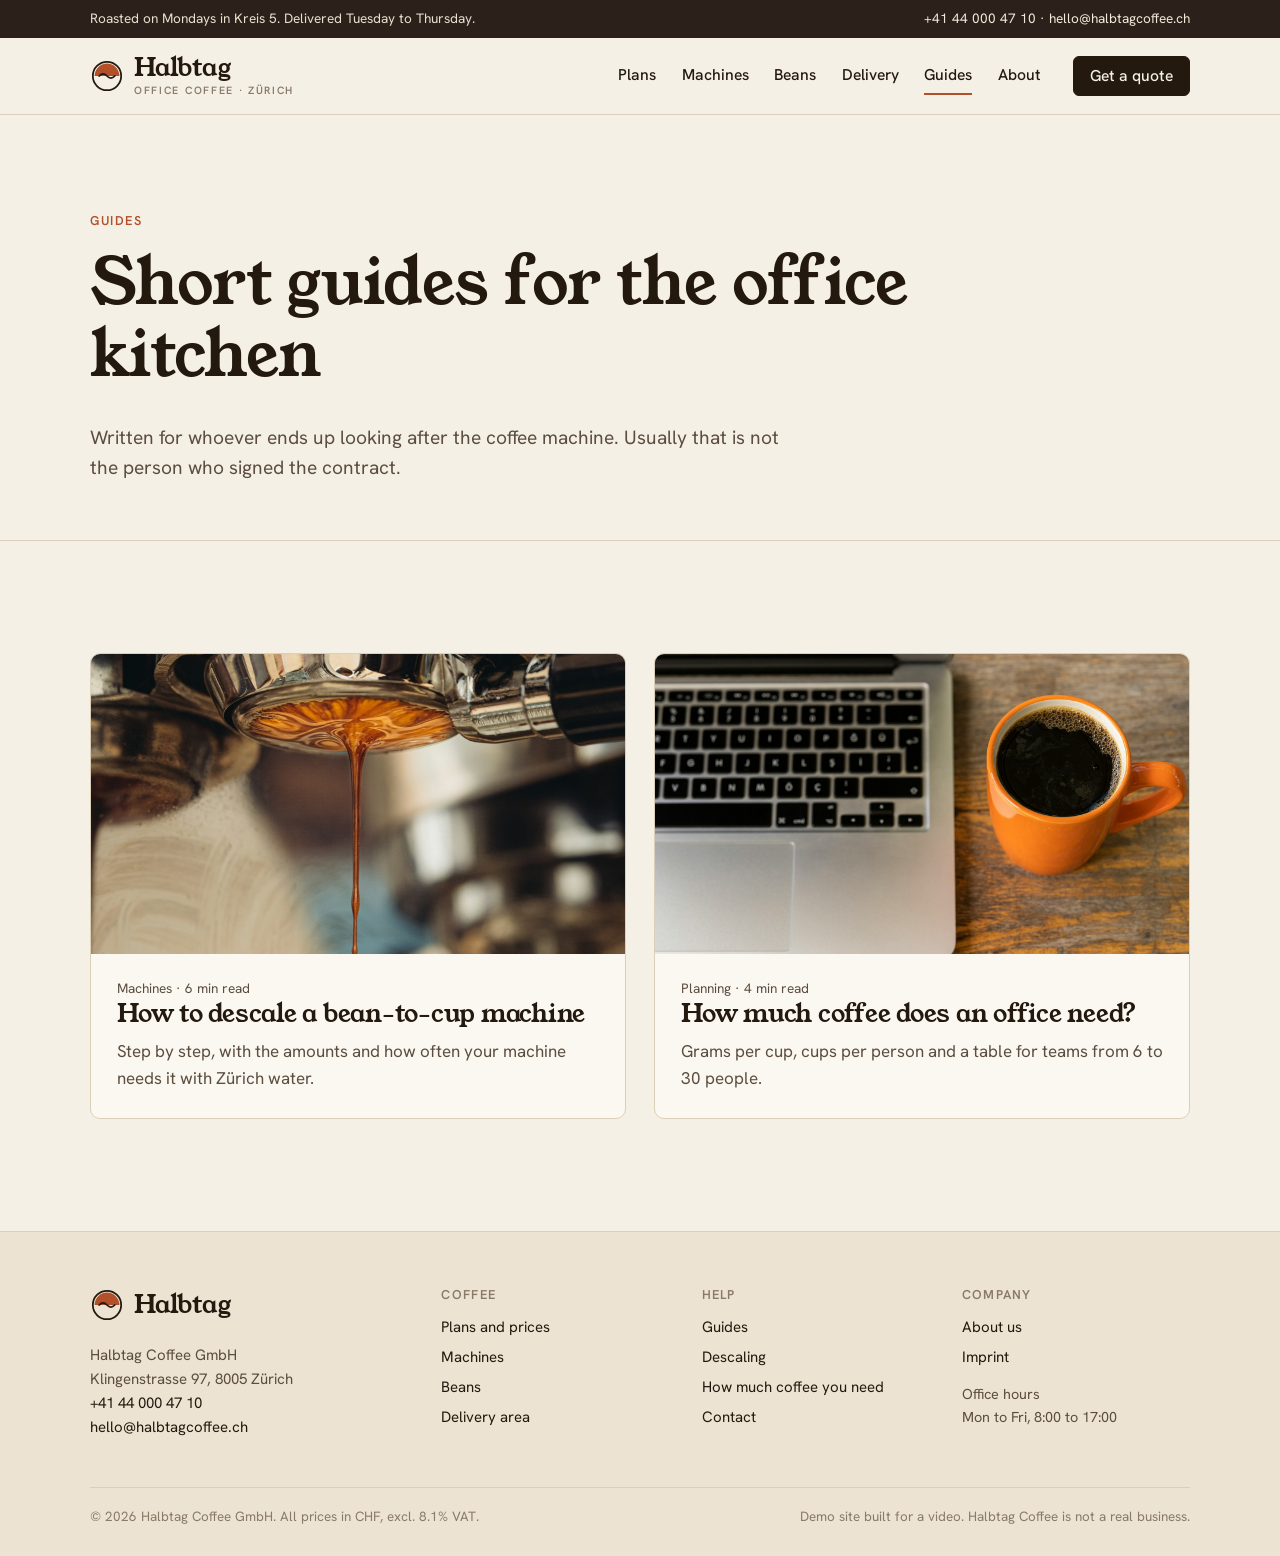
==== guides/index.html @ 3a1a894f "Initial site" ====
<!doctype html>
<html lang="en">
<head>
  <meta charset="utf-8">
  <meta name="viewport" content="width=device-width, initial-scale=1">
  <title>Guides | Halbtag Coffee</title>
  <meta name="description" content="Practical guides for office coffee: descaling a bean-to-cup machine and working out how much coffee your team needs.">
  <link rel="icon" href="../assets/images/favicon.svg" type="image/svg+xml">
  <link rel="preconnect" href="https://fonts.googleapis.com">
  <link rel="preconnect" href="https://fonts.gstatic.com" crossorigin>
  <link rel="stylesheet" href="https://fonts.googleapis.com/css2?family=Hanken+Grotesk:wght@400;500;600&family=Young+Serif&display=swap">
  <link rel="stylesheet" href="../assets/css/site.css">
</head>
<body>
  <a class="visually-hidden" href="#main">Skip to content</a>

  <div class="topbar">
    <div class="wrap">
      <span>Roasted on Mondays in Kreis 5. Delivered Tuesday to Thursday.</span>
      <span class="hide-sm"><a href="tel:+41440004710">+41 44 000 47 10</a> &middot; <a href="mailto:hello@halbtagcoffee.ch">hello@halbtagcoffee.ch</a></span>
    </div>
  </div>

  <header class="site-header">
    <div class="wrap">
      <a class="wordmark" href="../index.html" aria-label="Halbtag Coffee, home">
        <svg viewBox="0 0 48 48" aria-hidden="true">
          <circle cx="24" cy="24" r="20" fill="none" stroke="#23190f" stroke-width="2.5"/>
          <path d="M6.5 24a17.5 17.5 0 0 1 35 0z" fill="#b2502a"/>
          <path d="M13 24c3.6-3.8 7.4-3.8 11 0s7.4 3.8 11 0" fill="none" stroke="#23190f" stroke-width="2.5" stroke-linecap="round"/>
        </svg>
        <span>Halbtag<small>Office coffee &middot; Zürich</small></span>
      </a>
      <button class="nav-toggle" type="button" aria-expanded="false" aria-controls="nav">Menu</button>
      <nav class="nav" id="nav" aria-label="Main">
        <a href="../plans.html">Plans</a>
        <a href="../machines.html">Machines</a>
        <a href="../beans.html">Beans</a>
        <a href="../delivery.html">Delivery</a>
        <a href="../guides/index.html" aria-current="page">Guides</a>
        <a href="../about.html">About</a>
        <a class="btn btn-small" href="../contact.html">Get a quote</a>
      </nav>
    </div>
  </header>

  <main id="main">
    <section class="page-head">
      <div class="wrap">
        <p class="eyebrow">Guides</p>
        <h1>Short guides for the office kitchen</h1>
        <p class="lede">Written for whoever ends up looking after the coffee machine. Usually that is not the person who signed the contract.</p>
      </div>
    </section>

    <section class="section">
      <div class="wrap">
        <div class="guide-list">
          <a class="guide-card" href="descaling.html">
            <figure class="frame">
              <img src="../assets/images/photo-espresso-drip.jpg" width="1066" height="1600" alt="Espresso dripping from the spout of a machine into a cup">
            </figure>
            <div class="body">
              <p class="meta">Machines &middot; 6 min read</p>
              <h2>How to descale a bean-to-cup machine</h2>
              <p>Step by step, with the amounts and how often your machine needs it with Zürich water.</p>
            </div>
          </a>
          <a class="guide-card" href="how-much-coffee.html">
            <figure class="frame">
              <img src="../assets/images/photo-desk-mug.jpg" width="1800" height="1200" alt="An orange mug of black coffee next to a laptop on a wooden desk">
            </figure>
            <div class="body">
              <p class="meta">Planning &middot; 4 min read</p>
              <h2>How much coffee does an office need?</h2>
              <p>Grams per cup, cups per person and a table for teams from 6 to 30 people.</p>
            </div>
          </a>
        </div>
      </div>
    </section>
  </main>

  <footer class="site-footer">
    <div class="wrap">
      <div class="footer-grid">
        <div>
          <a class="wordmark" href="../index.html" aria-label="Halbtag Coffee, home">
            <svg viewBox="0 0 48 48" aria-hidden="true">
              <circle cx="24" cy="24" r="20" fill="none" stroke="#23190f" stroke-width="2.5"/>
              <path d="M6.5 24a17.5 17.5 0 0 1 35 0z" fill="#b2502a"/>
              <path d="M13 24c3.6-3.8 7.4-3.8 11 0s7.4 3.8 11 0" fill="none" stroke="#23190f" stroke-width="2.5" stroke-linecap="round"/>
            </svg>
            <span>Halbtag</span>
          </a>
          <address>
            Halbtag Coffee GmbH<br>
            Klingenstrasse 97, 8005 Zürich<br>
            <a href="tel:+41440004710">+41 44 000 47 10</a><br>
            <a href="mailto:hello@halbtagcoffee.ch">hello@halbtagcoffee.ch</a>
          </address>
        </div>
        <div>
          <h2>Coffee</h2>
          <ul>
            <li><a href="../plans.html">Plans and prices</a></li>
            <li><a href="../machines.html">Machines</a></li>
            <li><a href="../beans.html">Beans</a></li>
            <li><a href="../delivery.html">Delivery area</a></li>
          </ul>
        </div>
        <div>
          <h2>Help</h2>
          <ul>
            <li><a href="../guides/index.html">Guides</a></li>
            <li><a href="../guides/descaling.html">Descaling</a></li>
            <li><a href="../guides/how-much-coffee.html">How much coffee you need</a></li>
            <li><a href="../contact.html">Contact</a></li>
          </ul>
        </div>
        <div>
          <h2>Company</h2>
          <ul>
            <li><a href="../about.html">About us</a></li>
            <li><a href="../imprint.html">Imprint</a></li>
          </ul>
          <p class="small muted" style="margin-top:14px">Office hours<br>Mon to Fri, 8:00 to 17:00</p>
        </div>
      </div>
      <div class="footer-base">
        <span>&copy; 2026 Halbtag Coffee GmbH. All prices in CHF, excl. 8.1% VAT.</span>
        <span>Demo site built for a video. Halbtag Coffee is not a real business.</span>
      </div>
    </div>
  </footer>

  <script src="../assets/js/config.js"></script>
  <script src="../assets/js/site.js"></script>
</body>
</html>
---- assets/css/site.css ----
/* Halbtag Coffee, site styles */

:root {
  --paper: #f5f0e6;
  --paper-2: #ece3d2;
  --card: #fbf8f2;
  --ink: #23190f;
  --ink-2: #5b4d3f;
  --ink-3: #8a7a68;
  --line: #dccfb9;
  --rust: #b2502a;
  --rust-dark: #8c3c1c;
  --crema: #d6a056;
  --sage: #7d8566;
  --night: #2b211a;

  --serif: "Young Serif", Georgia, "Times New Roman", serif;
  --sans: "Hanken Grotesk", "Helvetica Neue", Arial, sans-serif;

  --wrap: 1180px;
  --gutter: clamp(20px, 4vw, 40px);
  --radius: 6px;
}

*,
*::before,
*::after {
  box-sizing: border-box;
}

html {
  -webkit-text-size-adjust: 100%;
  scroll-behavior: smooth;
}

body {
  margin: 0;
  background: var(--paper);
  color: var(--ink);
  font-family: var(--sans);
  font-size: 1.0625rem;
  line-height: 1.6;
  -webkit-font-smoothing: antialiased;
}

img,
svg {
  display: block;
  max-width: 100%;
}

a {
  color: var(--rust-dark);
  text-decoration-thickness: 1px;
  text-underline-offset: 3px;
}

a:hover {
  color: var(--rust);
  text-decoration-thickness: 2px;
}

:focus-visible {
  outline: 2px solid var(--rust);
  outline-offset: 3px;
  border-radius: 2px;
}

h1,
h2,
h3,
h4 {
  font-family: var(--serif);
  font-weight: 400;
  line-height: 1.12;
  letter-spacing: -0.01em;
  margin: 0 0 0.5em;
}

h1 {
  font-size: clamp(2.4rem, 5.2vw, 4rem);
}

h2 {
  font-size: clamp(1.75rem, 3.2vw, 2.5rem);
}

h3 {
  font-size: 1.35rem;
}

p {
  margin: 0 0 1em;
}

.wrap {
  max-width: var(--wrap);
  margin: 0 auto;
  padding: 0 var(--gutter);
}

.narrow {
  max-width: 720px;
}

.eyebrow {
  font-family: var(--sans);
  font-size: 0.8rem;
  font-weight: 600;
  letter-spacing: 0.12em;
  text-transform: uppercase;
  color: var(--rust);
  margin: 0 0 1rem;
}

.lede {
  font-size: 1.2rem;
  color: var(--ink-2);
  max-width: 36em;
}

.muted {
  color: var(--ink-2);
}

.small {
  font-size: 0.9rem;
}

.num {
  font-variant-numeric: tabular-nums;
}

.visually-hidden {
  position: absolute !important;
  width: 1px;
  height: 1px;
  overflow: hidden;
  clip: rect(0 0 0 0);
  white-space: nowrap;
}

/* ---------- Top bar and header ---------- */

.topbar {
  background: var(--night);
  color: #e9dfcf;
  font-size: 0.85rem;
}

.topbar .wrap {
  display: flex;
  justify-content: space-between;
  gap: 1rem;
  padding-top: 8px;
  padding-bottom: 8px;
}

.topbar a {
  color: #f3e9da;
  text-decoration: none;
}

.topbar a:hover {
  text-decoration: underline;
}

.site-header {
  border-bottom: 1px solid var(--line);
  background: var(--paper);
  position: sticky;
  top: 0;
  z-index: 10;
}

.site-header .wrap {
  display: flex;
  align-items: center;
  gap: 2rem;
  height: 76px;
}

.wordmark {
  display: inline-flex;
  align-items: center;
  gap: 10px;
  color: var(--ink);
  text-decoration: none;
  margin-right: auto;
}

.wordmark:hover {
  color: var(--ink);
}

.wordmark svg {
  width: 34px;
  height: 34px;
}

.wordmark span {
  font-family: var(--serif);
  font-size: 1.55rem;
  letter-spacing: -0.01em;
  line-height: 1;
}

.wordmark small {
  display: block;
  font-family: var(--sans);
  font-size: 0.66rem;
  font-weight: 600;
  letter-spacing: 0.16em;
  text-transform: uppercase;
  color: var(--ink-3);
  margin-top: 4px;
}

.nav {
  display: flex;
  align-items: center;
  gap: 1.6rem;
}

.nav a {
  color: var(--ink);
  text-decoration: none;
  font-size: 0.98rem;
  font-weight: 500;
  padding: 6px 0;
  border-bottom: 2px solid transparent;
}

.nav a:hover {
  color: var(--rust-dark);
  border-bottom-color: var(--line);
}

.nav a[aria-current="page"] {
  border-bottom-color: var(--rust);
}

.nav .btn {
  margin-left: 0.4rem;
  padding: 11px 16px;
  border: 1.5px solid var(--ink);
  color: var(--paper);
}

.nav .btn:hover {
  color: #fff;
  border-color: var(--rust-dark);
}

.nav-toggle {
  display: none;
  background: none;
  border: 1px solid var(--line);
  border-radius: var(--radius);
  font: inherit;
  font-weight: 600;
  font-size: 0.9rem;
  color: var(--ink);
  padding: 8px 14px;
  cursor: pointer;
}

/* ---------- Buttons ---------- */

.btn {
  display: inline-block;
  font-family: var(--sans);
  font-weight: 600;
  font-size: 1rem;
  line-height: 1;
  padding: 15px 22px;
  border-radius: var(--radius);
  border: 1.5px solid var(--ink);
  background: var(--ink);
  color: var(--paper);
  text-decoration: none;
  cursor: pointer;
  transition: background 0.15s ease, color 0.15s ease, border-color 0.15s ease;
}

.btn:hover {
  background: var(--rust-dark);
  border-color: var(--rust-dark);
  color: #fff;
  text-decoration: none;
}

.btn-ghost {
  background: transparent;
  color: var(--ink);
}

.btn-ghost:hover {
  background: var(--ink);
  border-color: var(--ink);
  color: var(--paper);
}

.btn-small {
  padding: 11px 16px;
  font-size: 0.92rem;
}

.btn[disabled] {
  opacity: 0.55;
  cursor: default;
}

.arrow-link {
  font-weight: 600;
  text-decoration: none;
  color: var(--ink);
  border-bottom: 1.5px solid var(--rust);
  padding-bottom: 2px;
}

.arrow-link::after {
  content: " \2192";
}

.arrow-link:hover {
  color: var(--rust-dark);
}

/* ---------- Sections ---------- */

.section {
  padding: clamp(64px, 9vw, 112px) 0;
}

.section-tight {
  padding: clamp(32px, 4vw, 48px) 0;
}

.section + .section {
  border-top: 1px solid var(--line);
}

.band {
  background: var(--paper-2);
}

.section-head {
  display: flex;
  justify-content: space-between;
  align-items: end;
  gap: 2rem;
  margin-bottom: 2.6rem;
}

.section-head h2 {
  margin: 0;
  max-width: 18em;
}

.page-head {
  padding: clamp(56px, 8vw, 96px) 0 clamp(40px, 5vw, 56px);
  border-bottom: 1px solid var(--line);
}

.page-head h1 {
  max-width: 14em;
}

.page-head .lede {
  margin-bottom: 0;
}

.crumbs {
  font-size: 0.88rem;
  color: var(--ink-3);
  margin-bottom: 1.4rem;
}

.crumbs a {
  color: var(--ink-2);
}

/* ---------- Hero ---------- */

.hero {
  padding: clamp(40px, 5vw, 64px) 0 clamp(40px, 5vw, 56px);
}

.hero .wrap {
  display: grid;
  grid-template-columns: 1fr 1.08fr;
  gap: clamp(32px, 5vw, 72px);
  align-items: center;
}

.hero h1 {
  margin-bottom: 0.4em;
  font-size: clamp(2.4rem, 4.4vw, 3.6rem);
}

.hero .frame {
  --ratio: 4 / 3.4;
}

.hero .lede {
  margin-bottom: 2rem;
}

.hero-actions {
  display: flex;
  flex-wrap: wrap;
  align-items: center;
  gap: 14px 22px;
}

.hero-note {
  margin-top: 2.2rem;
  font-size: 0.92rem;
  color: var(--ink-3);
}

/* Image frames: swap the <img> for a photo later, the frame keeps the ratio */
.frame {
  margin: 0;
  border-radius: 10px;
  overflow: hidden;
  background: var(--paper-2);
  aspect-ratio: var(--ratio, 4 / 3);
}

.frame img {
  width: 100%;
  height: 100%;
  object-fit: cover;
}

.frame-square {
  --ratio: 1 / 1;
}

.frame-wide {
  --ratio: 16 / 9;
}

.frame figcaption,
figure.caption figcaption {
  font-size: 0.85rem;
  color: var(--ink-3);
  margin-top: 0.6rem;
}

/* ---------- Facts strip ---------- */

.facts {
  display: grid;
  grid-template-columns: repeat(4, 1fr);
  border-top: 1px solid var(--line);
  border-bottom: 1px solid var(--line);
}

.facts div {
  padding: 22px 24px 22px 0;
}

.facts div + div {
  padding-left: 24px;
  border-left: 1px solid var(--line);
}

.facts dt {
  font-size: 0.8rem;
  font-weight: 600;
  letter-spacing: 0.08em;
  text-transform: uppercase;
  color: var(--ink-3);
  margin-bottom: 4px;
}

.facts dd {
  margin: 0;
  font-family: var(--serif);
  font-size: 1.25rem;
}

/* ---------- Steps ---------- */

.steps {
  list-style: none;
  margin: 0;
  padding: 0;
  display: grid;
  grid-template-columns: repeat(4, 1fr);
  gap: 28px;
  counter-reset: step;
}

.steps li {
  counter-increment: step;
  border-top: 2px solid var(--ink);
  padding-top: 18px;
}

.steps li::before {
  content: counter(step, decimal-leading-zero);
  display: block;
  font-family: var(--serif);
  color: var(--rust);
  font-size: 1.05rem;
  margin-bottom: 10px;
}

.steps h3 {
  font-size: 1.2rem;
  margin-bottom: 0.4em;
}

.steps p {
  color: var(--ink-2);
  font-size: 0.98rem;
  margin: 0;
}

/* ---------- Plan cards ---------- */

.plans {
  display: grid;
  grid-template-columns: repeat(3, 1fr);
  gap: 22px;
  align-items: stretch;
}

.plan {
  background: var(--card);
  border: 1px solid var(--line);
  border-radius: 10px;
  padding: 30px 28px 28px;
  display: flex;
  flex-direction: column;
}

.plan-featured {
  border-color: var(--ink);
  box-shadow: 0 1px 0 var(--ink), 0 18px 40px -28px rgba(35, 25, 15, 0.45);
  position: relative;
}

.plan-tag {
  position: absolute;
  top: -12px;
  left: 28px;
  background: var(--rust);
  color: #fff;
  font-size: 0.75rem;
  font-weight: 600;
  letter-spacing: 0.08em;
  text-transform: uppercase;
  padding: 4px 10px;
  border-radius: 3px;
}

.plan h3 {
  font-size: 1.6rem;
  margin-bottom: 0.25em;
}

.plan .for {
  color: var(--ink-2);
  font-size: 0.95rem;
  margin-bottom: 1.4rem;
  min-height: 3em;
}

.price {
  display: flex;
  align-items: baseline;
  gap: 8px;
  margin-bottom: 0.2rem;
}

.price .cur {
  font-size: 0.95rem;
  font-weight: 600;
  color: var(--ink-2);
}

.price .amt {
  font-family: var(--serif);
  font-size: 3rem;
  line-height: 1;
  font-variant-numeric: tabular-nums;
}

.price .per {
  font-size: 0.92rem;
  color: var(--ink-2);
}

.price-note {
  font-size: 0.85rem;
  color: var(--ink-3);
  margin-bottom: 1.4rem;
}

.ticks {
  list-style: none;
  margin: 0 0 1.8rem;
  padding: 0;
  border-top: 1px solid var(--line);
}

.ticks li {
  padding: 10px 0 10px 26px;
  border-bottom: 1px solid var(--line);
  font-size: 0.97rem;
  position: relative;
}

.ticks li::before {
  content: "";
  position: absolute;
  left: 2px;
  top: 17px;
  width: 11px;
  height: 6px;
  border-left: 2px solid var(--rust);
  border-bottom: 2px solid var(--rust);
  transform: rotate(-45deg);
}

.plan .btn {
  margin-top: auto;
  text-align: center;
}

/* ---------- Tables ---------- */

.table-wrap {
  overflow-x: auto;
  border: 1px solid var(--line);
  border-radius: 10px;
  background: var(--card);
}

table {
  width: 100%;
  border-collapse: collapse;
  font-variant-numeric: tabular-nums;
}

th,
td {
  text-align: left;
  padding: 14px 20px;
  border-bottom: 1px solid var(--line);
  vertical-align: top;
}

thead th {
  font-size: 0.8rem;
  font-weight: 600;
  letter-spacing: 0.08em;
  text-transform: uppercase;
  color: var(--ink-3);
  background: var(--paper);
}

tbody tr:last-child td,
tbody tr:last-child th {
  border-bottom: 0;
}

tbody th {
  font-weight: 600;
}

td.r,
th.r {
  text-align: right;
  white-space: nowrap;
}

/* ---------- Generic grids ---------- */

.split {
  display: grid;
  grid-template-columns: 1fr 1fr;
  gap: clamp(32px, 6vw, 80px);
  align-items: center;
}

.split-top {
  align-items: start;
}

.cols-2 {
  display: grid;
  grid-template-columns: 1fr 1fr;
  gap: 40px 56px;
}

.cols-3 {
  display: grid;
  grid-template-columns: repeat(3, 1fr);
  gap: 28px;
}

.prose {
  max-width: 680px;
}

.wrap.narrow.prose {
  max-width: 720px;
}

.prose .table-wrap {
  margin: 0.4em 0 1.2em;
}

.prose h2 {
  font-size: 1.9rem;
  margin-top: 2.2em;
}

.prose h3 {
  margin-top: 1.8em;
}

.prose ul,
.prose ol {
  padding-left: 1.3em;
  margin: 0 0 1.2em;
}

.prose li {
  margin-bottom: 0.45em;
}

.prose li::marker {
  color: var(--rust);
}

.note {
  background: var(--paper-2);
  border-left: 3px solid var(--crema);
  padding: 16px 20px;
  border-radius: 0 var(--radius) var(--radius) 0;
  margin: 1.6em 0;
  font-size: 0.98rem;
}

.note p:last-child {
  margin-bottom: 0;
}

/* ---------- Machines ---------- */

.machine {
  display: grid;
  grid-template-columns: 380px 1fr;
  gap: clamp(28px, 5vw, 64px);
  padding: 48px 0;
  border-bottom: 1px solid var(--line);
  align-items: center;
}

.machine:first-of-type {
  padding-top: 8px;
}

.machine:last-of-type {
  border-bottom: 0;
}

.machine .frame {
  --ratio: 1 / 1;
}

.spec {
  display: grid;
  grid-template-columns: 150px 1fr;
  margin: 1.4rem 0 0;
  border-top: 1px solid var(--line);
  font-size: 0.96rem;
}

.spec dt,
.spec dd {
  margin: 0;
  padding: 9px 0;
  border-bottom: 1px solid var(--line);
}

.spec dt {
  color: var(--ink-3);
}

.machine-price {
  font-family: var(--serif);
  font-size: 1.5rem;
  margin: 0.2rem 0 1rem;
}

.machine-price span {
  font-family: var(--sans);
  font-size: 0.92rem;
  color: var(--ink-2);
}

/* ---------- Beans ---------- */

.bean-grid {
  display: grid;
  grid-template-columns: repeat(3, 1fr);
  gap: 28px;
}

.bean {
  display: flex;
  flex-direction: column;
}

.bean .frame {
  --ratio: 4 / 5;
  margin-bottom: 1.2rem;
}

.bean h3 {
  margin-bottom: 0.2em;
}

.bean .origin {
  font-size: 0.9rem;
  color: var(--ink-3);
  margin-bottom: 0.8rem;
}

.notes-tags {
  display: flex;
  flex-wrap: wrap;
  gap: 6px;
  list-style: none;
  padding: 0;
  margin: 0 0 1rem;
}

.notes-tags li {
  font-size: 0.82rem;
  border: 1px solid var(--line);
  border-radius: 99px;
  padding: 3px 10px;
  color: var(--ink-2);
  background: var(--card);
}

.calendar {
  display: grid;
  grid-template-columns: repeat(5, 1fr);
  border: 1px solid var(--line);
  border-radius: 10px;
  overflow: hidden;
  background: var(--card);
}

.calendar div {
  padding: 20px;
  border-right: 1px solid var(--line);
}

.calendar div:last-child {
  border-right: 0;
}

.calendar .day {
  font-family: var(--serif);
  font-size: 1.2rem;
  margin-bottom: 6px;
}

.calendar p {
  font-size: 0.92rem;
  color: var(--ink-2);
  margin: 0;
}

.calendar .on {
  background: #f3e4cf;
}

/* ---------- Delivery ---------- */

.zones {
  list-style: none;
  padding: 0;
  margin: 1.6rem 0 0;
}

.zones li {
  display: grid;
  grid-template-columns: 18px 1fr;
  gap: 14px;
  padding: 16px 0;
  border-top: 1px solid var(--line);
}

.swatch {
  width: 18px;
  height: 18px;
  border-radius: 3px;
  margin-top: 4px;
  border: 1px solid rgba(35, 25, 15, 0.35);
}

.swatch-a {
  background: #e0a865;
}

.swatch-b {
  background: #c9c7a6;
}

.swatch-c {
  background: transparent;
  border-style: dashed;
}

.zones h3 {
  font-family: var(--sans);
  font-weight: 600;
  font-size: 1.02rem;
  margin: 0 0 2px;
}

.zones p {
  margin: 0;
  color: var(--ink-2);
  font-size: 0.96rem;
}

/* ---------- Guides ---------- */

.guide-list {
  display: grid;
  grid-template-columns: 1fr 1fr;
  gap: 28px;
}

.guide-card {
  display: grid;
  grid-template-rows: auto 1fr;
  background: var(--card);
  border: 1px solid var(--line);
  border-radius: 10px;
  overflow: hidden;
  text-decoration: none;
  color: var(--ink);
  transition: border-color 0.15s ease, transform 0.15s ease;
}

.guide-card:hover {
  border-color: var(--ink);
  color: var(--ink);
  transform: translateY(-2px);
}

.guide-card .frame {
  border-radius: 0;
  --ratio: 16 / 9;
}

.guide-card .body {
  padding: 24px 26px 26px;
}

.guide-card h2 {
  font-size: 1.55rem;
  margin-bottom: 0.4em;
}

.guide-card p {
  color: var(--ink-2);
  margin: 0;
}

.meta {
  font-size: 0.85rem;
  color: var(--ink-3);
  margin-bottom: 0.8rem;
}

.article-head {
  padding: clamp(48px, 7vw, 80px) 0 32px;
}

.article-head h1 {
  font-size: clamp(2.2rem, 4.6vw, 3.4rem);
  max-width: 16em;
}

.article-art {
  margin-bottom: 48px;
}

.checklist {
  counter-reset: item;
  list-style: none;
  padding: 0 !important;
}

.checklist li {
  counter-increment: item;
  position: relative;
  padding: 14px 0 14px 52px;
  border-top: 1px solid var(--line);
  margin: 0 !important;
}

.checklist li::before {
  content: counter(item);
  position: absolute;
  left: 0;
  top: 13px;
  width: 32px;
  height: 32px;
  border-radius: 50%;
  border: 1.5px solid var(--ink);
  display: grid;
  place-items: center;
  font-family: var(--serif);
  font-size: 0.95rem;
}

/* ---------- Comments ---------- */

.comments {
  border-top: 1px solid var(--line);
  padding: 64px 0 80px;
}

.comments h2 {
  font-size: 1.8rem;
}

.comment-list {
  list-style: none;
  padding: 0;
  margin: 1.6rem 0 2.4rem;
}

.comment {
  padding: 18px 0;
  border-top: 1px solid var(--line);
}

.comment:last-child {
  border-bottom: 1px solid var(--line);
}

.comment-meta {
  display: flex;
  gap: 10px;
  align-items: baseline;
  font-size: 0.88rem;
  color: var(--ink-3);
  margin-bottom: 4px;
}

.comment-meta strong {
  color: var(--ink);
  font-weight: 600;
  font-size: 0.98rem;
}

.comment p {
  margin: 0;
  white-space: pre-line;
}

.comment-empty {
  color: var(--ink-3);
  font-size: 0.95rem;
}

.comment-form {
  display: grid;
  gap: 16px;
  max-width: 680px;
}

.comment-form h3 {
  font-family: var(--sans);
  font-weight: 600;
  font-size: 1.05rem;
  margin: 0;
}

/* ---------- Forms ---------- */

.field {
  display: grid;
  gap: 6px;
}

.field label {
  font-weight: 600;
  font-size: 0.93rem;
}

.field .hint {
  font-weight: 400;
  color: var(--ink-3);
}

input[type="text"],
input[type="email"],
input[type="url"],
input[type="tel"],
textarea,
select {
  font: inherit;
  font-size: 1rem;
  color: var(--ink);
  background: #fffdf8;
  border: 1px solid #cbbda5;
  border-radius: var(--radius);
  padding: 12px 14px;
  width: 100%;
  transition: border-color 0.15s ease, box-shadow 0.15s ease;
}

input:hover,
textarea:hover {
  border-color: var(--ink-3);
}

input:focus,
textarea:focus {
  outline: none;
  border-color: var(--ink);
  box-shadow: 0 0 0 3px rgba(178, 80, 42, 0.18);
}

textarea {
  min-height: 140px;
  resize: vertical;
}

.form-row {
  display: grid;
  grid-template-columns: 1fr 1fr;
  gap: 16px;
}

.hp {
  position: absolute;
  left: -10000px;
  width: 1px;
  height: 1px;
  overflow: hidden;
}

.form-actions {
  display: flex;
  align-items: center;
  gap: 18px;
  flex-wrap: wrap;
}

.form-status {
  font-size: 0.95rem;
  margin: 0;
}

.form-done {
  background: var(--card);
  border: 1px solid var(--line);
  border-left: 3px solid var(--sage);
  border-radius: var(--radius);
  padding: 20px 22px;
}

.form-done h3 {
  font-family: var(--sans);
  font-weight: 600;
  font-size: 1.1rem;
  margin: 0 0 4px;
}

.form-done p {
  margin: 0;
  color: var(--ink-2);
}

.form-error {
  color: var(--rust-dark);
}

.contact-card {
  background: var(--card);
  border: 1px solid var(--line);
  border-radius: 10px;
  padding: 28px;
}

.contact-card dl {
  margin: 0;
}

.contact-card dt {
  font-size: 0.8rem;
  font-weight: 600;
  letter-spacing: 0.08em;
  text-transform: uppercase;
  color: var(--ink-3);
  margin-top: 1.2rem;
}

.contact-card dt:first-child {
  margin-top: 0;
}

.contact-card dd {
  margin: 4px 0 0;
}

/* ---------- People ---------- */

.people {
  display: grid;
  grid-template-columns: 1fr 1fr;
  gap: 40px;
}

.person .frame {
  --ratio: 4 / 3;
  margin-bottom: 1.2rem;
}

.person h3 {
  margin-bottom: 0.1em;
}

.person .role {
  color: var(--ink-3);
  font-size: 0.92rem;
  margin-bottom: 0.8rem;
}

/* ---------- CTA band ---------- */

.cta {
  background: var(--night);
  color: #efe5d5;
  padding: clamp(56px, 8vw, 88px) 0;
}

.cta .wrap {
  display: flex;
  justify-content: space-between;
  align-items: center;
  gap: 32px;
}

.cta h2 {
  color: #fbf3e6;
  margin: 0 0 0.3em;
}

.cta p {
  margin: 0;
  color: #cdbfaa;
  max-width: 34em;
}

.cta .btn {
  background: var(--crema);
  border-color: var(--crema);
  color: var(--ink);
  white-space: nowrap;
}

.cta .btn:hover {
  background: #e7b46e;
  border-color: #e7b46e;
}

/* ---------- Footer ---------- */

.site-footer {
  background: var(--paper-2);
  border-top: 1px solid var(--line);
  padding: 56px 0 28px;
  font-size: 0.94rem;
}

.footer-grid {
  display: grid;
  grid-template-columns: 1.4fr 1fr 1fr 1fr;
  gap: 32px;
}

.site-footer h2 {
  font-family: var(--sans);
  font-size: 0.8rem;
  font-weight: 600;
  letter-spacing: 0.1em;
  text-transform: uppercase;
  color: var(--ink-3);
  margin: 0 0 12px;
}

.site-footer ul {
  list-style: none;
  padding: 0;
  margin: 0;
}

.site-footer li {
  margin-bottom: 6px;
}

.site-footer a {
  color: var(--ink);
  text-decoration: none;
}

.site-footer a:hover {
  color: var(--rust-dark);
  text-decoration: underline;
}

.site-footer address {
  font-style: normal;
  color: var(--ink-2);
  margin-top: 14px;
}

.footer-base {
  display: flex;
  justify-content: space-between;
  gap: 1rem;
  flex-wrap: wrap;
  margin-top: 44px;
  padding-top: 18px;
  border-top: 1px solid var(--line);
  font-size: 0.84rem;
  color: var(--ink-3);
}

/* The quote button keeps its look on the contact page */
.nav .btn[aria-current="page"] {
  color: var(--paper);
  border-color: var(--ink);
}

/* ---------- Responsive ---------- */

@media (max-width: 1020px) {
  .nav {
    gap: 1.1rem;
  }

  .plans,
  .bean-grid {
    grid-template-columns: 1fr 1fr;
  }

  .steps {
    grid-template-columns: 1fr 1fr;
    gap: 32px 28px;
  }

  .machine {
    grid-template-columns: 300px 1fr;
  }

  .footer-grid {
    grid-template-columns: 1fr 1fr;
  }
}

@media (max-width: 860px) {
  .nav-toggle {
    display: block;
  }

  .nav {
    display: none;
    position: absolute;
    top: 100%;
    left: 0;
    right: 0;
    flex-direction: column;
    align-items: stretch;
    gap: 0;
    background: var(--paper);
    border-bottom: 1px solid var(--line);
    padding: 8px var(--gutter) 20px;
  }

  .nav.open {
    display: flex;
  }

  .nav a {
    padding: 12px 0;
    border-bottom: 1px solid var(--line);
  }

  .nav a[aria-current="page"] {
    border-bottom-color: var(--line);
    color: var(--rust-dark);
  }

  .nav .btn[aria-current="page"] {
    color: var(--paper);
    border-color: var(--ink);
  }

  .nav .btn {
    margin: 16px 0 0;
    text-align: center;
    border: 1.5px solid var(--ink);
  }

  .hero .wrap,
  .split,
  .cols-2,
  .people,
  .guide-list {
    grid-template-columns: 1fr;
  }

  .hero .frame {
    order: -1;
  }

  .facts {
    grid-template-columns: 1fr 1fr;
  }

  .facts div:nth-child(3) {
    padding-left: 0;
    border-left: 0;
  }

  .facts div:nth-child(n + 3) {
    border-top: 1px solid var(--line);
  }

  .cols-3,
  .calendar {
    grid-template-columns: 1fr;
  }

  .calendar div {
    border-right: 0;
    border-bottom: 1px solid var(--line);
  }

  .calendar div:last-child {
    border-bottom: 0;
  }

  .machine {
    grid-template-columns: 1fr;
    padding: 36px 0;
  }

  .machine .frame {
    max-width: 420px;
  }

  .section-head,
  .cta .wrap {
    flex-direction: column;
    align-items: flex-start;
  }
}

@media (max-width: 620px) {
  body {
    font-size: 1rem;
  }

  .topbar .hide-sm {
    display: none;
  }

  .site-header .wrap {
    height: 66px;
  }

  .wordmark small {
    display: none;
  }

  .plans,
  .bean-grid,
  .steps,
  .footer-grid {
    grid-template-columns: 1fr;
  }

  .plan .for {
    min-height: 0;
  }

  .form-row {
    grid-template-columns: 1fr;
  }

  .spec {
    grid-template-columns: 120px 1fr;
  }

  th,
  td {
    padding: 12px 14px;
  }
}
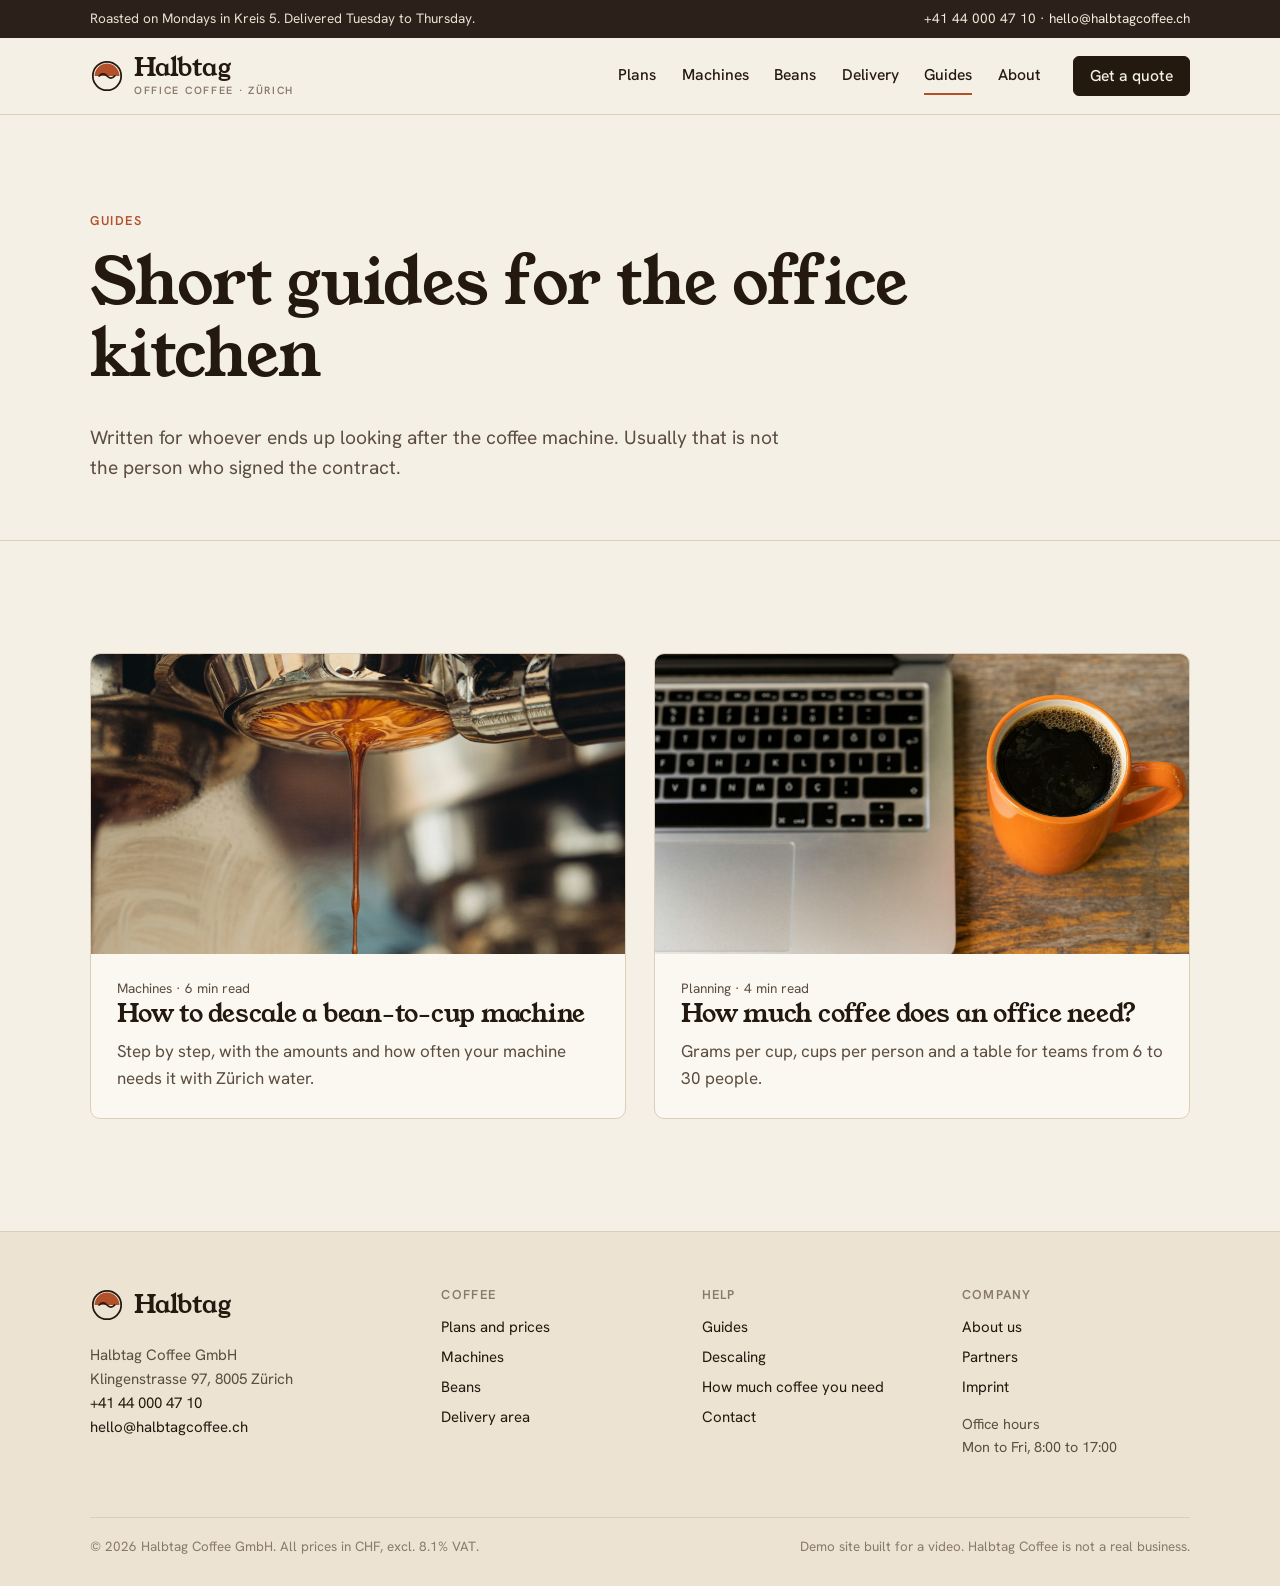
==== commit a5c17c4e: "Add partners page" ====
--- a/guides/index.html
+++ b/guides/index.html
@@ -122,6 +122,7 @@
           <h2>Company</h2>
           <ul>
             <li><a href="../about.html">About us</a></li>
+            <li><a href="../partners.html">Partners</a></li>
             <li><a href="../imprint.html">Imprint</a></li>
           </ul>
           <p class="small muted" style="margin-top:14px">Office hours<br>Mon to Fri, 8:00 to 17:00</p>
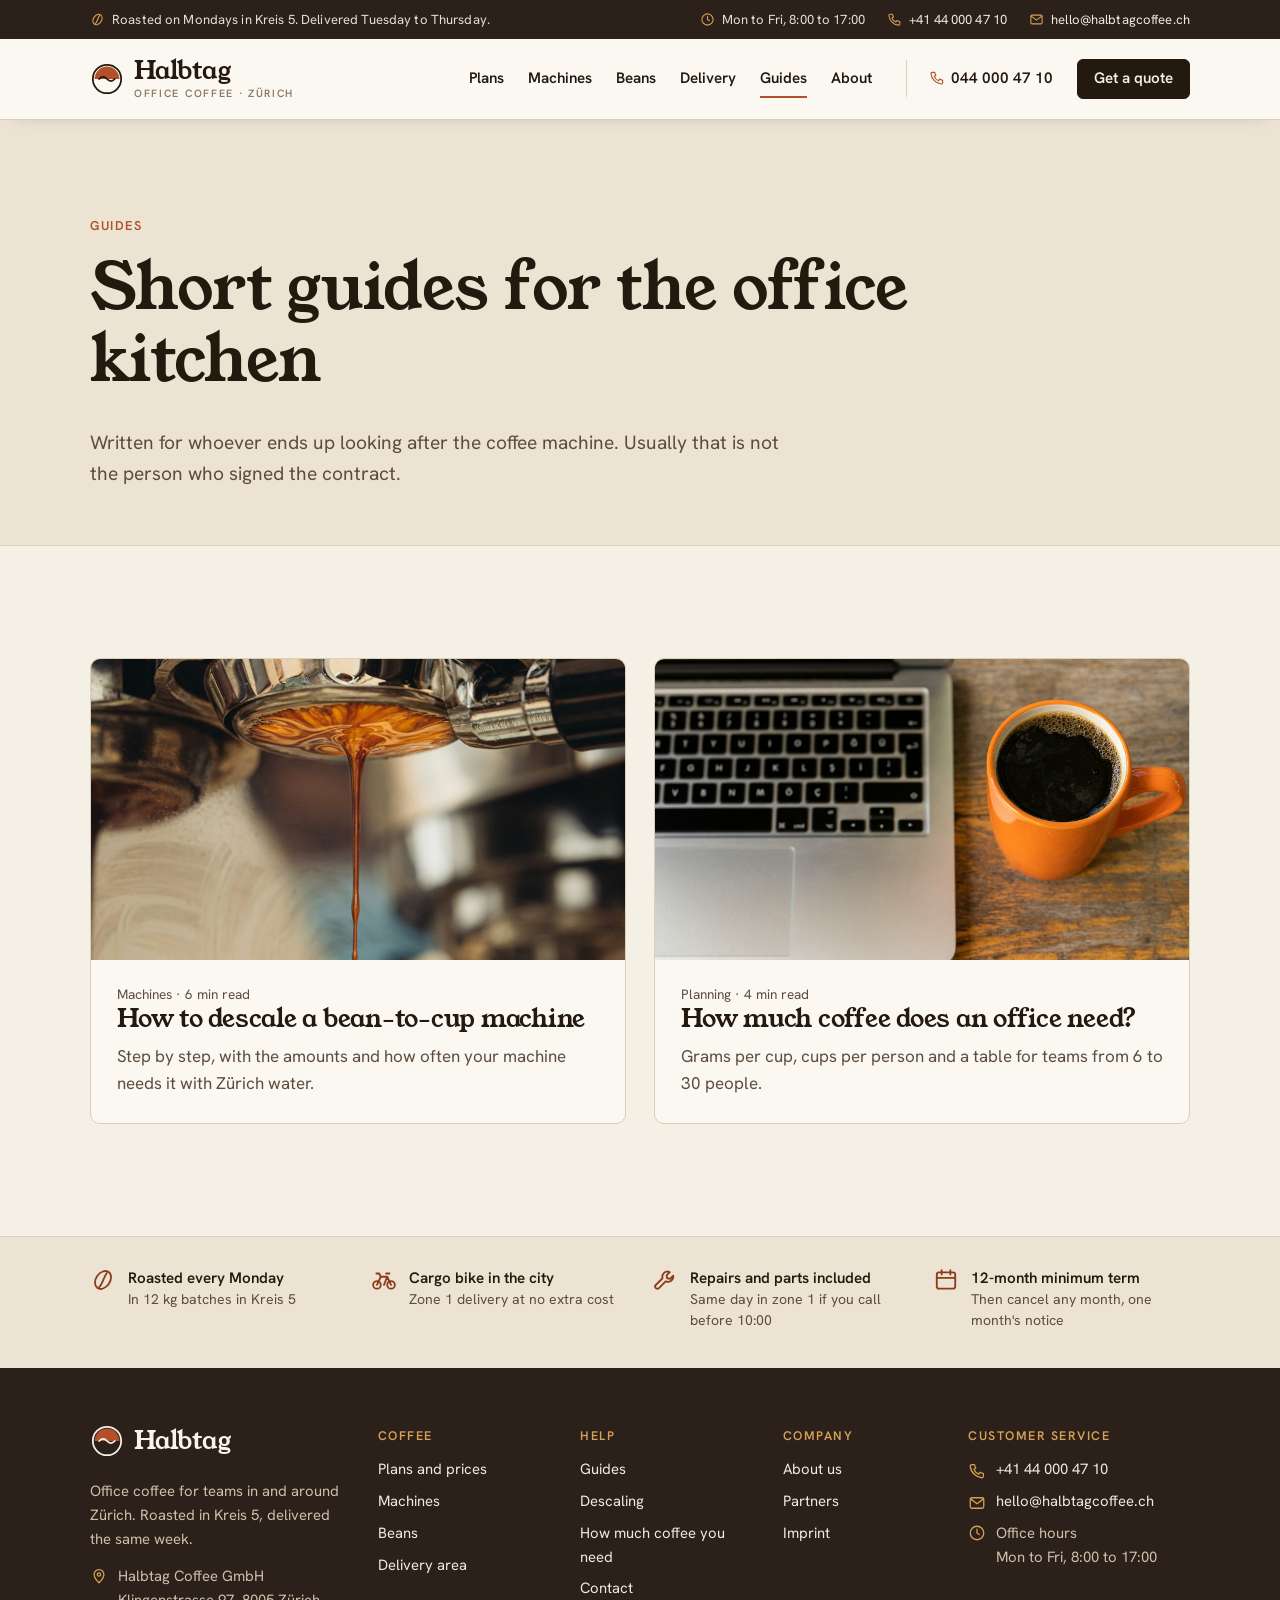
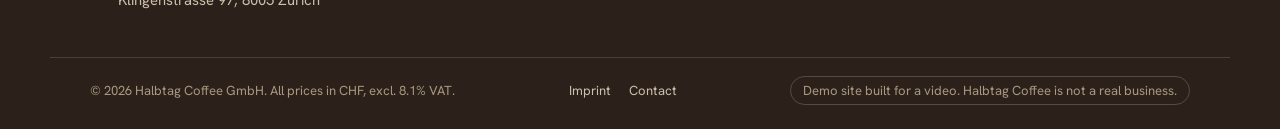
==== commit b1882c63: "Restyle: new header and footer, plan cards, homepage" ====
--- a/guides/index.html
+++ b/guides/index.html
@@ -16,8 +16,8 @@
 
   <div class="topbar">
     <div class="wrap">
-      <span>Roasted on Mondays in Kreis 5. Delivered Tuesday to Thursday.</span>
-      <span class="hide-sm"><a href="tel:+41440004710">+41 44 000 47 10</a> &middot; <a href="mailto:hello@halbtagcoffee.ch">hello@halbtagcoffee.ch</a></span>
+      <span class="topbar-msg"><svg class="ico" viewBox="0 0 24 24" aria-hidden="true"><ellipse cx="12" cy="12" rx="6.5" ry="9" transform="rotate(35 12 12)"/><path d="M8.5 18.5c3-2.5 4-9 7-13"/></svg>Roasted on Mondays in Kreis 5. Delivered Tuesday to Thursday.</span>
+      <span class="topbar-links hide-sm"><span><svg class="ico" viewBox="0 0 24 24" aria-hidden="true"><circle cx="12" cy="12" r="9"/><path d="M12 7v5l3 2"/></svg>Mon to Fri, 8:00 to 17:00</span><a href="tel:+41440004710"><svg class="ico" viewBox="0 0 24 24" aria-hidden="true"><path d="M5 3.5h3.5l1.8 4.6-2.4 1.5a11 11 0 0 0 6.5 6.5l1.5-2.4 4.6 1.8V19a2 2 0 0 1-2 2A17 17 0 0 1 3 5.5a2 2 0 0 1 2-2z"/></svg>+41 44 000 47 10</a><a href="mailto:hello@halbtagcoffee.ch"><svg class="ico" viewBox="0 0 24 24" aria-hidden="true"><rect x="3" y="5" width="18" height="14" rx="2"/><path d="m3.5 6.5 8.5 6.5 8.5-6.5"/></svg>hello@halbtagcoffee.ch</a></span>
     </div>
   </div>
 
@@ -39,6 +39,7 @@
         <a href="../delivery.html">Delivery</a>
         <a href="../guides/index.html" aria-current="page">Guides</a>
         <a href="../about.html">About</a>
+        <a class="nav-phone" href="tel:+41440004710"><svg class="ico" viewBox="0 0 24 24" aria-hidden="true"><path d="M5 3.5h3.5l1.8 4.6-2.4 1.5a11 11 0 0 0 6.5 6.5l1.5-2.4 4.6 1.8V19a2 2 0 0 1-2 2A17 17 0 0 1 3 5.5a2 2 0 0 1 2-2z"/></svg>044 000 47 10</a>
         <a class="btn btn-small" href="../contact.html">Get a quote</a>
       </nav>
     </div>
@@ -82,23 +83,27 @@
   </main>
 
   <footer class="site-footer">
-    <div class="wrap">
-      <div class="footer-grid">
-        <div>
+    <div class="assurances">
+      <ul class="wrap">
+        <li><svg class="ico" viewBox="0 0 24 24" aria-hidden="true"><ellipse cx="12" cy="12" rx="6.5" ry="9" transform="rotate(35 12 12)"/><path d="M8.5 18.5c3-2.5 4-9 7-13"/></svg><span><strong>Roasted every Monday</strong>In 12 kg batches in Kreis 5</span></li>
+        <li><svg class="ico" viewBox="0 0 24 24" aria-hidden="true"><circle cx="5.5" cy="16.5" r="3.5"/><circle cx="18.5" cy="16.5" r="3.5"/><path d="M5.5 16.5 9 9h6l3.5 7.5M9 9 7.5 6H5m7 10.5L15 9M14 6h3"/></svg><span><strong>Cargo bike in the city</strong>Zone 1 delivery at no extra cost</span></li>
+        <li><svg class="ico" viewBox="0 0 24 24" aria-hidden="true"><path d="M14.5 4a5 5 0 0 0-4.8 6.4L3.5 16.6a2 2 0 0 0 2.9 2.9l6.2-6.2A5 5 0 0 0 19.6 8l-3 3-2.6-.6-.6-2.6 3-3a5 5 0 0 0-1.9-.8z"/></svg><span><strong>Repairs and parts included</strong>Same day in zone 1 if you call before 10:00</span></li>
+        <li><svg class="ico" viewBox="0 0 24 24" aria-hidden="true"><rect x="3.5" y="5" width="17" height="15" rx="2"/><path d="M3.5 10h17M8 3v4M16 3v4"/></svg><span><strong>12-month minimum term</strong>Then cancel any month, one month's notice</span></li>
+      </ul>
+    </div>
+    <div class="footer-main">
+      <div class="wrap footer-grid">
+        <div class="footer-brand">
           <a class="wordmark" href="../index.html" aria-label="Halbtag Coffee, home">
             <svg viewBox="0 0 48 48" aria-hidden="true">
-              <circle cx="24" cy="24" r="20" fill="none" stroke="#23190f" stroke-width="2.5"/>
-              <path d="M6.5 24a17.5 17.5 0 0 1 35 0z" fill="#b2502a"/>
-              <path d="M13 24c3.6-3.8 7.4-3.8 11 0s7.4 3.8 11 0" fill="none" stroke="#23190f" stroke-width="2.5" stroke-linecap="round"/>
-            </svg>
+          <circle cx="24" cy="24" r="20" fill="none" stroke="#f5f0e6" stroke-width="2.5"/>
+          <path d="M6.5 24a17.5 17.5 0 0 1 35 0z" fill="#b2502a"/>
+          <path d="M13 24c3.6-3.8 7.4-3.8 11 0s7.4 3.8 11 0" fill="none" stroke="#f5f0e6" stroke-width="2.5" stroke-linecap="round"/>
+        </svg>
             <span>Halbtag</span>
           </a>
-          <address>
-            Halbtag Coffee GmbH<br>
-            Klingenstrasse 97, 8005 Zürich<br>
-            <a href="tel:+41440004710">+41 44 000 47 10</a><br>
-            <a href="mailto:hello@halbtagcoffee.ch">hello@halbtagcoffee.ch</a>
-          </address>
+          <p>Office coffee for teams in and around Zürich. Roasted in Kreis 5, delivered the same week.</p>
+          <address><svg class="ico" viewBox="0 0 24 24" aria-hidden="true"><path d="M12 21s-6.5-6.2-6.5-11a6.5 6.5 0 0 1 13 0c0 4.8-6.5 11-6.5 11z"/><circle cx="12" cy="10" r="2.3"/></svg><span>Halbtag Coffee GmbH<br>Klingenstrasse 97, 8005 Zürich</span></address>
         </div>
         <div>
           <h2>Coffee</h2>
@@ -125,12 +130,20 @@
             <li><a href="../partners.html">Partners</a></li>
             <li><a href="../imprint.html">Imprint</a></li>
           </ul>
-          <p class="small muted" style="margin-top:14px">Office hours<br>Mon to Fri, 8:00 to 17:00</p>
+        </div>
+        <div class="footer-contact">
+          <h2>Customer service</h2>
+          <ul>
+            <li><a href="tel:+41440004710"><svg class="ico" viewBox="0 0 24 24" aria-hidden="true"><path d="M5 3.5h3.5l1.8 4.6-2.4 1.5a11 11 0 0 0 6.5 6.5l1.5-2.4 4.6 1.8V19a2 2 0 0 1-2 2A17 17 0 0 1 3 5.5a2 2 0 0 1 2-2z"/></svg>+41 44 000 47 10</a></li>
+            <li><a href="mailto:hello@halbtagcoffee.ch"><svg class="ico" viewBox="0 0 24 24" aria-hidden="true"><rect x="3" y="5" width="18" height="14" rx="2"/><path d="m3.5 6.5 8.5 6.5 8.5-6.5"/></svg>hello@halbtagcoffee.ch</a></li>
+            <li><svg class="ico" viewBox="0 0 24 24" aria-hidden="true"><circle cx="12" cy="12" r="9"/><path d="M12 7v5l3 2"/></svg><span>Office hours<br>Mon to Fri, 8:00 to 17:00</span></li>
+          </ul>
         </div>
       </div>
-      <div class="footer-base">
+      <div class="wrap footer-base">
         <span>&copy; 2026 Halbtag Coffee GmbH. All prices in CHF, excl. 8.1% VAT.</span>
-        <span>Demo site built for a video. Halbtag Coffee is not a real business.</span>
+        <span class="footer-legal"><a href="../imprint.html">Imprint</a><a href="../contact.html">Contact</a></span>
+        <span class="demo-note">Demo site built for a video. Halbtag Coffee is not a real business.</span>
       </div>
     </div>
   </footer>
--- a/assets/css/site.css
+++ b/assets/css/site.css
@@ -1284,69 +1284,6 @@
   border-color: #e7b46e;
 }
 
-/* ---------- Footer ---------- */
-
-.site-footer {
-  background: var(--paper-2);
-  border-top: 1px solid var(--line);
-  padding: 56px 0 28px;
-  font-size: 0.94rem;
-}
-
-.footer-grid {
-  display: grid;
-  grid-template-columns: 1.4fr 1fr 1fr 1fr;
-  gap: 32px;
-}
-
-.site-footer h2 {
-  font-family: var(--sans);
-  font-size: 0.8rem;
-  font-weight: 600;
-  letter-spacing: 0.1em;
-  text-transform: uppercase;
-  color: var(--ink-3);
-  margin: 0 0 12px;
-}
-
-.site-footer ul {
-  list-style: none;
-  padding: 0;
-  margin: 0;
-}
-
-.site-footer li {
-  margin-bottom: 6px;
-}
-
-.site-footer a {
-  color: var(--ink);
-  text-decoration: none;
-}
-
-.site-footer a:hover {
-  color: var(--rust-dark);
-  text-decoration: underline;
-}
-
-.site-footer address {
-  font-style: normal;
-  color: var(--ink-2);
-  margin-top: 14px;
-}
-
-.footer-base {
-  display: flex;
-  justify-content: space-between;
-  gap: 1rem;
-  flex-wrap: wrap;
-  margin-top: 44px;
-  padding-top: 18px;
-  border-top: 1px solid var(--line);
-  font-size: 0.84rem;
-  color: var(--ink-3);
-}
-
 /* The quote button keeps its look on the contact page */
 .nav .btn[aria-current="page"] {
   color: var(--paper);
@@ -1519,3 +1456,711 @@
     padding: 12px 14px;
   }
 }
+
+/* =====================================================================
+   v2: shop-style components (announcement bar, header, service cards,
+   product cards, tiles, quotes, assurances, dark footer)
+   ===================================================================== */
+
+.ico {
+  width: 18px;
+  height: 18px;
+  flex: none;
+  fill: none;
+  stroke: currentColor;
+  stroke-width: 1.7;
+  stroke-linecap: round;
+  stroke-linejoin: round;
+}
+
+/* Announcement bar */
+.topbar {
+  font-size: 0.82rem;
+  letter-spacing: 0.01em;
+}
+
+.topbar .wrap {
+  align-items: center;
+  padding-top: 9px;
+  padding-bottom: 9px;
+}
+
+.topbar-msg,
+.topbar-links,
+.topbar-links > * {
+  display: inline-flex;
+  align-items: center;
+  gap: 7px;
+}
+
+.topbar-links {
+  gap: 22px;
+}
+
+.topbar .ico {
+  width: 15px;
+  height: 15px;
+  color: var(--crema);
+}
+
+/* Header */
+.site-header {
+  background: var(--card);
+  border-bottom: 1px solid var(--line);
+  box-shadow: 0 6px 18px -16px rgba(35, 25, 15, 0.5);
+}
+
+.site-header .wrap {
+  height: 80px;
+}
+
+.nav {
+  gap: 1.5rem;
+}
+
+.nav a {
+  font-weight: 600;
+  font-size: 0.95rem;
+}
+
+.nav .nav-phone {
+  display: inline-flex;
+  align-items: center;
+  gap: 6px;
+  margin-left: 0.6rem;
+  padding-left: 1.4rem;
+  border-left: 1px solid var(--line);
+  border-bottom: 2px solid transparent;
+  font-variant-numeric: tabular-nums;
+  white-space: nowrap;
+}
+
+.nav .nav-phone .ico {
+  color: var(--rust);
+  width: 16px;
+  height: 16px;
+}
+
+.nav .btn {
+  margin-left: 0;
+}
+
+/* Buttons */
+.btn {
+  text-align: center;
+}
+
+.btn-light {
+  background: var(--crema);
+  border-color: var(--crema);
+  color: var(--ink);
+}
+
+.btn-light:hover {
+  background: #e7b46e;
+  border-color: #e7b46e;
+  color: var(--ink);
+}
+
+.btn-outline-light {
+  background: transparent;
+  border-color: rgba(255, 248, 236, 0.75);
+  color: #fff8ec;
+}
+
+.btn-outline-light:hover {
+  background: #fff8ec;
+  border-color: #fff8ec;
+  color: var(--ink);
+}
+
+/* Page heads on inner pages get a light band */
+.page-head {
+  background: var(--paper-2);
+}
+
+/* Photo hero */
+.hero-photo {
+  position: relative;
+  padding: 0;
+  min-height: 600px;
+  display: flex;
+  align-items: center;
+  background: var(--night);
+  color: #fbf3e6;
+  overflow: hidden;
+}
+
+.hero-photo .hero-bg {
+  position: absolute;
+  inset: 0;
+  width: 100%;
+  height: 100%;
+  object-fit: cover;
+  object-position: 70% 50%;
+}
+
+.hero-photo::after {
+  content: "";
+  position: absolute;
+  inset: 0;
+  background: linear-gradient(90deg, rgba(30, 22, 15, 0.92) 0%, rgba(30, 22, 15, 0.78) 42%, rgba(30, 22, 15, 0.18) 78%);
+}
+
+.hero-photo .wrap {
+  position: relative;
+  z-index: 1;
+  display: block;
+  width: 100%;
+  padding-top: 88px;
+  padding-bottom: 132px;
+}
+
+.hero-copy {
+  max-width: 600px;
+}
+
+.hero-photo .eyebrow {
+  color: var(--crema);
+}
+
+.hero-photo h1 {
+  color: #fff8ec;
+  font-size: clamp(2.4rem, 4.8vw, 3.9rem);
+}
+
+.hero-photo .lede {
+  color: #e6d9c4;
+}
+
+.hero-photo .hero-note {
+  color: #cbbba3;
+  margin-top: 1.8rem;
+}
+
+/* Service cards overlapping the hero */
+.service-cards {
+  position: relative;
+  z-index: 2;
+  margin-top: -76px;
+}
+
+.service-cards .wrap {
+  display: grid;
+  grid-template-columns: repeat(3, 1fr);
+  gap: 18px;
+}
+
+.service-card {
+  display: flex;
+  gap: 16px;
+  align-items: flex-start;
+  background: var(--card);
+  border: 1px solid var(--line);
+  border-radius: 12px;
+  padding: 22px 22px 20px;
+  color: var(--ink-2);
+  text-decoration: none;
+  font-size: 0.93rem;
+  line-height: 1.5;
+  box-shadow: 0 18px 40px -26px rgba(35, 25, 15, 0.55);
+  transition: transform 0.15s ease, border-color 0.15s ease;
+}
+
+.service-card:hover {
+  color: var(--ink-2);
+  border-color: var(--ink-3);
+  transform: translateY(-2px);
+}
+
+.service-card .ico {
+  width: 44px;
+  height: 44px;
+  padding: 10px;
+  border-radius: 10px;
+  background: var(--paper-2);
+  color: var(--rust-dark);
+}
+
+.service-card strong {
+  display: block;
+  font-family: var(--serif);
+  font-weight: 400;
+  font-size: 1.12rem;
+  color: var(--ink);
+  margin-bottom: 2px;
+}
+
+.service-card em {
+  display: block;
+  font-style: normal;
+  font-weight: 600;
+  color: var(--rust-dark);
+  margin-top: 8px;
+}
+
+.service-card em::after {
+  content: " \2192";
+}
+
+/* Product-style plan cards */
+.plan {
+  border-radius: 12px;
+  padding: 28px 26px 26px;
+  transition: box-shadow 0.15s ease;
+}
+
+.plan:hover {
+  box-shadow: 0 18px 40px -30px rgba(35, 25, 15, 0.5);
+}
+
+.plan-kind {
+  font-size: 0.75rem;
+  font-weight: 600;
+  letter-spacing: 0.1em;
+  text-transform: uppercase;
+  color: var(--rust);
+  margin: 0 0 6px;
+}
+
+.plan-specs {
+  list-style: none;
+  margin: 0 0 1.4rem;
+  padding: 0;
+  border-top: 1px solid var(--line);
+  font-size: 0.92rem;
+}
+
+.plan-specs li {
+  display: grid;
+  grid-template-columns: 72px 1fr;
+  gap: 10px;
+  padding: 8px 0;
+  border-bottom: 1px solid var(--line);
+}
+
+.plan-specs span {
+  color: var(--ink-3);
+}
+
+.plan-specs + .price {
+  margin-top: auto;
+}
+
+.plan .btn {
+  display: block;
+  width: 100%;
+}
+
+.plan-specs ~ .btn {
+  margin-top: 0;
+}
+
+.plans-foot {
+  margin-top: 22px;
+}
+
+/* Photo tiles */
+.tiles {
+  display: grid;
+  grid-template-columns: repeat(3, 1fr);
+  gap: 22px;
+}
+
+.tile {
+  display: flex;
+  flex-direction: column;
+  background: var(--card);
+  border: 1px solid var(--line);
+  border-radius: 12px;
+  overflow: hidden;
+  color: var(--ink-2);
+  text-decoration: none;
+  transition: box-shadow 0.15s ease;
+}
+
+.tile:hover {
+  color: var(--ink-2);
+  box-shadow: 0 18px 40px -28px rgba(35, 25, 15, 0.55);
+}
+
+.tile .frame {
+  --ratio: 4 / 3;
+  border-radius: 0;
+}
+
+.tile img {
+  transition: transform 0.4s ease;
+}
+
+.tile:hover img {
+  transform: scale(1.03);
+}
+
+.tile-body {
+  padding: 20px 22px 22px;
+  display: flex;
+  flex-direction: column;
+  flex: 1;
+}
+
+.tile h3 {
+  color: var(--ink);
+  font-size: 1.35rem;
+  margin-bottom: 0.3em;
+}
+
+.tile p {
+  font-size: 0.95rem;
+  margin-bottom: 1rem;
+}
+
+.tile-link {
+  margin-top: auto;
+  font-weight: 600;
+  color: var(--rust-dark);
+}
+
+.tile-link::after {
+  content: " \2192";
+}
+
+/* Customer quotes */
+.quotes {
+  display: grid;
+  grid-template-columns: repeat(3, 1fr);
+  gap: 22px;
+}
+
+.quote {
+  margin: 0;
+  background: var(--card);
+  border: 1px solid var(--line);
+  border-radius: 12px;
+  padding: 26px 24px 22px;
+  display: flex;
+  flex-direction: column;
+}
+
+.quote blockquote {
+  margin: 0 0 1.2rem;
+  font-family: var(--serif);
+  font-size: 1.2rem;
+  line-height: 1.4;
+  color: var(--ink);
+}
+
+.quote blockquote p {
+  margin: 0;
+}
+
+.quote figcaption {
+  margin-top: auto;
+  padding-top: 14px;
+  border-top: 1px solid var(--line);
+  font-size: 0.88rem;
+  color: var(--ink-3);
+}
+
+.quote figcaption strong {
+  display: block;
+  color: var(--ink);
+  font-weight: 600;
+}
+
+.quote figcaption a {
+  color: var(--ink-2);
+}
+
+/* Zone chips */
+.zone-chips {
+  list-style: none;
+  padding: 0;
+  margin: 0 0 1.6rem;
+  display: flex;
+  flex-wrap: wrap;
+  gap: 8px;
+}
+
+.zone-chips li {
+  font-size: 0.9rem;
+  background: var(--card);
+  border: 1px solid var(--line);
+  border-radius: 99px;
+  padding: 6px 14px;
+  color: var(--ink-2);
+}
+
+.zone-chips strong {
+  color: var(--ink);
+  font-weight: 600;
+  margin-right: 4px;
+}
+
+/* Machines and beans as cards */
+.machine,
+.machine:first-of-type,
+.machine:last-of-type {
+  background: var(--card);
+  border: 1px solid var(--line);
+  border-radius: 12px;
+  padding: 28px;
+  margin-bottom: 22px;
+}
+
+.machine .frame {
+  background: var(--paper-2);
+}
+
+.machine-price {
+  display: inline-block;
+  background: var(--paper-2);
+  border-radius: 8px;
+  padding: 8px 14px;
+}
+
+.bean {
+  background: var(--card);
+  border: 1px solid var(--line);
+  border-radius: 12px;
+  overflow: hidden;
+  padding: 0 22px 18px;
+}
+
+.bean .frame {
+  margin: 0 -22px 1.2rem;
+  border-radius: 0;
+}
+
+/* Footer */
+.site-footer {
+  font-size: 0.93rem;
+}
+
+.assurances {
+  background: var(--paper-2);
+  border-top: 1px solid var(--line);
+}
+
+.site-footer .assurances ul.wrap {
+  list-style: none;
+  margin: 0 auto;
+  display: grid;
+  grid-template-columns: repeat(4, 1fr);
+  gap: 24px;
+  padding: 30px var(--gutter);
+}
+
+.assurances li {
+  display: flex;
+  gap: 12px;
+  align-items: flex-start;
+  color: var(--ink-2);
+  font-size: 0.88rem;
+  line-height: 1.45;
+}
+
+.assurances .ico {
+  width: 26px;
+  height: 26px;
+  color: var(--rust-dark);
+}
+
+.assurances strong {
+  display: block;
+  color: var(--ink);
+  font-weight: 600;
+  font-size: 0.95rem;
+}
+
+.footer-main {
+  background: var(--night);
+  color: #cdbfaa;
+  padding: 56px 0 24px;
+}
+
+.footer-grid {
+  display: grid;
+  grid-template-columns: 1.5fr 1fr 1fr 0.9fr 1.3fr;
+  gap: 32px;
+}
+
+.site-footer h2 {
+  font-family: var(--sans);
+  font-size: 0.78rem;
+  font-weight: 600;
+  letter-spacing: 0.12em;
+  text-transform: uppercase;
+  color: var(--crema);
+  margin: 6px 0 14px;
+}
+
+.site-footer ul {
+  list-style: none;
+  padding: 0;
+  margin: 0;
+}
+
+.site-footer li {
+  margin-bottom: 8px;
+}
+
+.site-footer a {
+  color: #f3e9da;
+  text-decoration: none;
+}
+
+.site-footer a:hover {
+  color: #fff;
+  text-decoration: underline;
+}
+
+.footer-main .wordmark,
+.footer-main .wordmark:hover {
+  color: #fbf3e6;
+  text-decoration: none;
+}
+
+.footer-brand p {
+  margin: 14px 0;
+  max-width: 22em;
+}
+
+.footer-brand address,
+.footer-contact li {
+  font-style: normal;
+  display: flex;
+  gap: 10px;
+  align-items: flex-start;
+}
+
+.footer-contact a {
+  display: inline-flex;
+  gap: 10px;
+  align-items: center;
+}
+
+.footer-main .ico {
+  color: var(--crema);
+  margin-top: 2px;
+}
+
+.footer-base {
+  display: flex;
+  flex-wrap: wrap;
+  justify-content: space-between;
+  align-items: center;
+  gap: 10px 24px;
+  margin-top: 44px;
+  padding-top: 18px;
+  border-top: 1px solid rgba(233, 223, 207, 0.16);
+  font-size: 0.82rem;
+  color: #a7987f;
+}
+
+.footer-legal {
+  display: inline-flex;
+  gap: 18px;
+}
+
+.footer-base a {
+  color: #cdbfaa;
+}
+
+.demo-note {
+  border: 1px solid rgba(233, 223, 207, 0.22);
+  border-radius: 99px;
+  padding: 3px 12px;
+}
+
+@media (max-width: 1180px) {
+  .nav .nav-phone {
+    display: none;
+  }
+}
+
+@media (max-width: 1020px) {
+  .footer-grid {
+    grid-template-columns: 1fr 1fr 1fr;
+  }
+
+  .footer-brand {
+    grid-column: 1 / -1;
+  }
+
+  .site-footer .assurances ul.wrap {
+    grid-template-columns: 1fr 1fr;
+  }
+
+  .tiles,
+  .quotes {
+    grid-template-columns: 1fr 1fr;
+  }
+}
+
+@media (max-width: 860px) {
+  .nav {
+    background: var(--card);
+  }
+
+  .nav .nav-phone {
+    display: flex;
+    margin: 0;
+    padding: 12px 0;
+    border-left: 0;
+    border-bottom: 1px solid var(--line);
+  }
+
+  .service-cards .wrap,
+  .tiles,
+  .quotes {
+    grid-template-columns: 1fr;
+  }
+
+  .service-cards {
+    margin-top: -48px;
+  }
+
+  .hero-photo {
+    min-height: 0;
+  }
+
+  .hero-photo .wrap {
+    padding-top: 64px;
+    padding-bottom: 96px;
+  }
+
+  .hero-photo::after {
+    background: linear-gradient(180deg, rgba(30, 22, 15, 0.7) 0%, rgba(30, 22, 15, 0.88) 100%);
+  }
+
+  .hero-photo .frame {
+    order: 0;
+  }
+}
+
+@media (max-width: 620px) {
+  .site-header .wrap {
+    height: 66px;
+  }
+
+  .footer-grid,
+  .site-footer .assurances ul.wrap {
+    grid-template-columns: 1fr;
+  }
+
+  .footer-grid {
+    gap: 24px;
+  }
+
+  .machine,
+  .machine:first-of-type,
+  .machine:last-of-type {
+    padding: 20px;
+  }
+
+  .footer-base {
+    flex-direction: column;
+    align-items: flex-start;
+  }
+}
